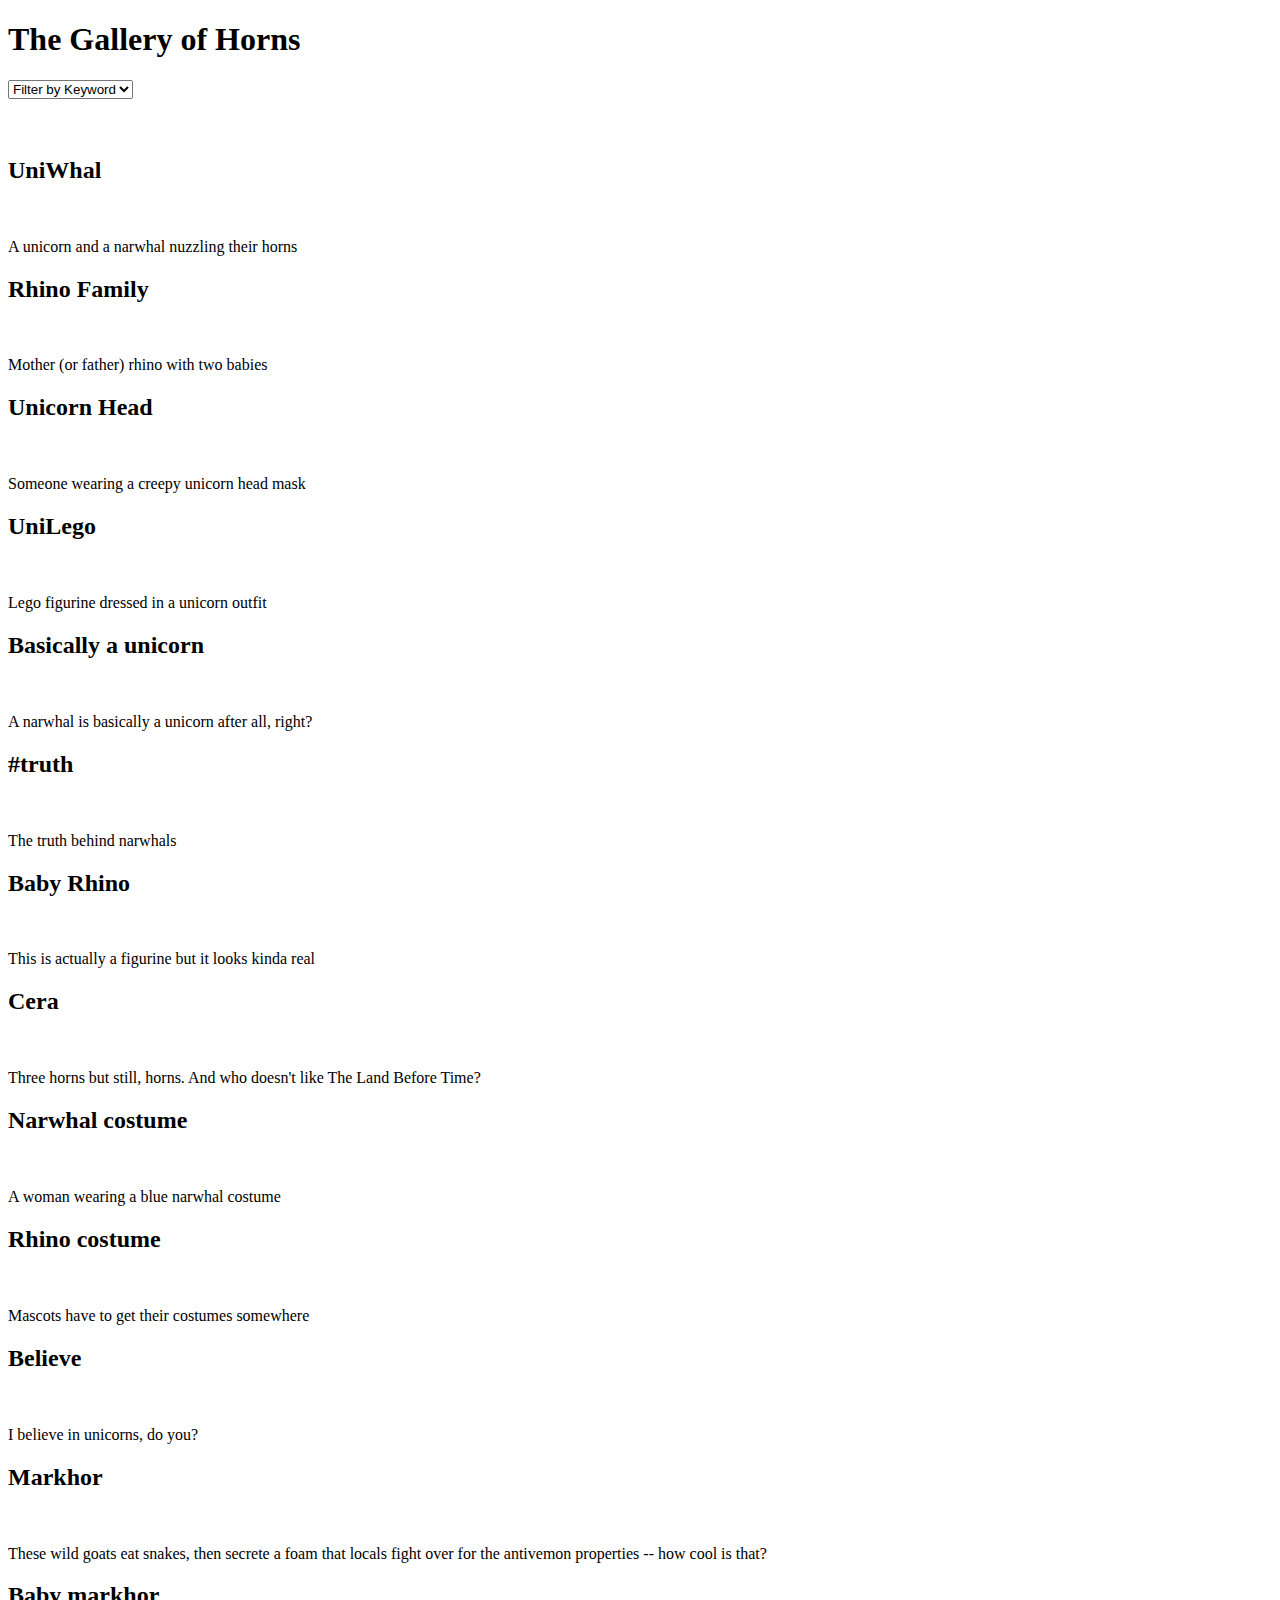
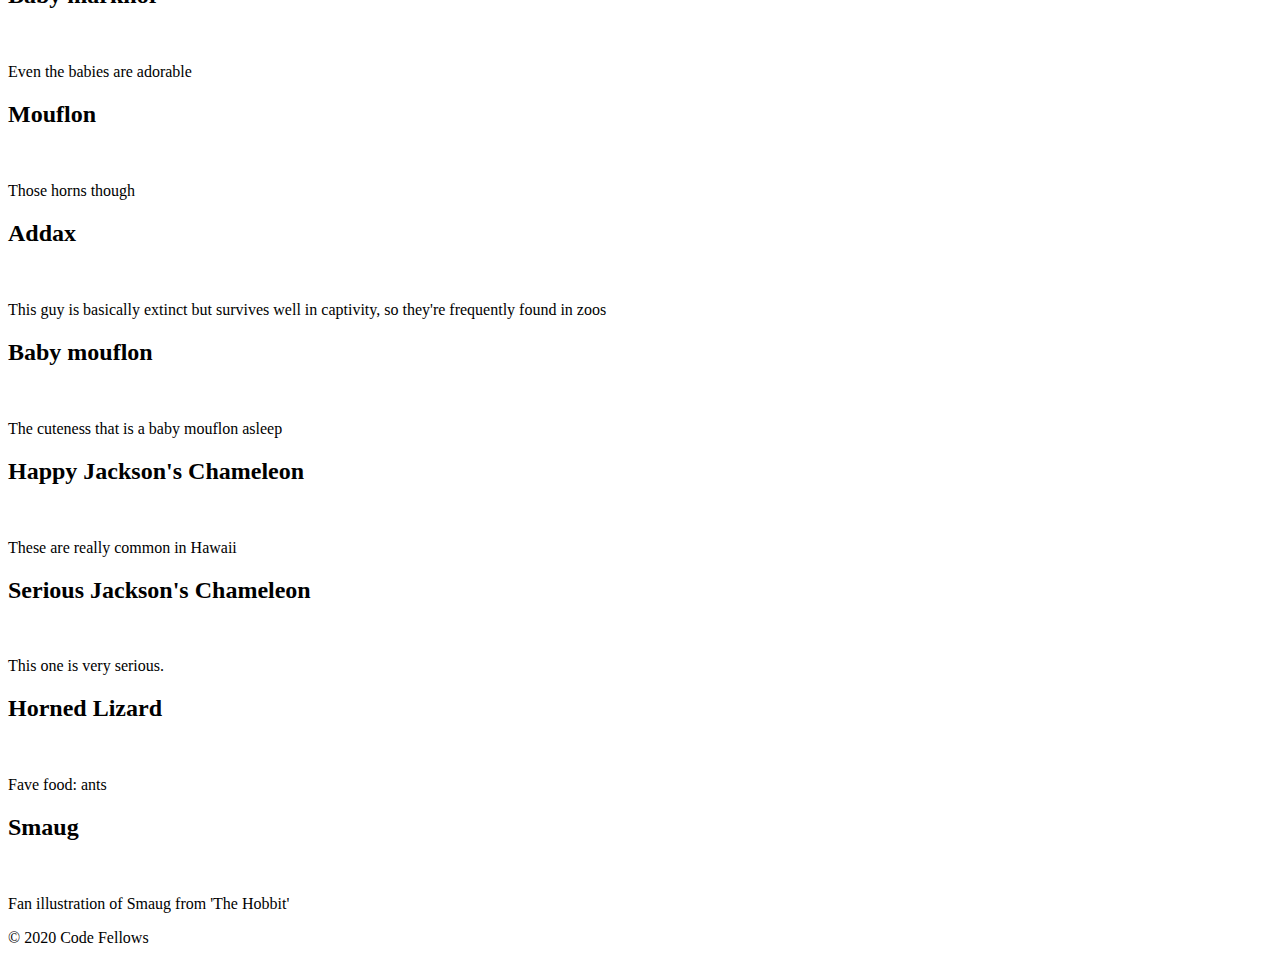
==== index.html @ 97432574 "step 1 done" ====
<!DOCTYPE html>
<html>
  <head>
    <title>The Gallery of Horns</title>
    <meta name="viewport" content="width=device-width, initial-scale=1.0">

  </head>
  <body>
    <header>
      <h1>The Gallery of Horns</h1>
      <select>
        <option value="default">Filter by Keyword</option>
      </select>
    </header>
    <main>
      <section id="photo-template">
        <h2></h2>
        <img src="" alt="">
        
        <!-- description -->
        <p></p>
      </section>
    </main>
    <footer>
        &copy; 2020 Code Fellows
    </footer>
    <script src="https://code.jquery.com/jquery-3.1.1.min.js"></script>
    <script type="text/javascript" src="js/app.js"></script>
  </body>
</html>
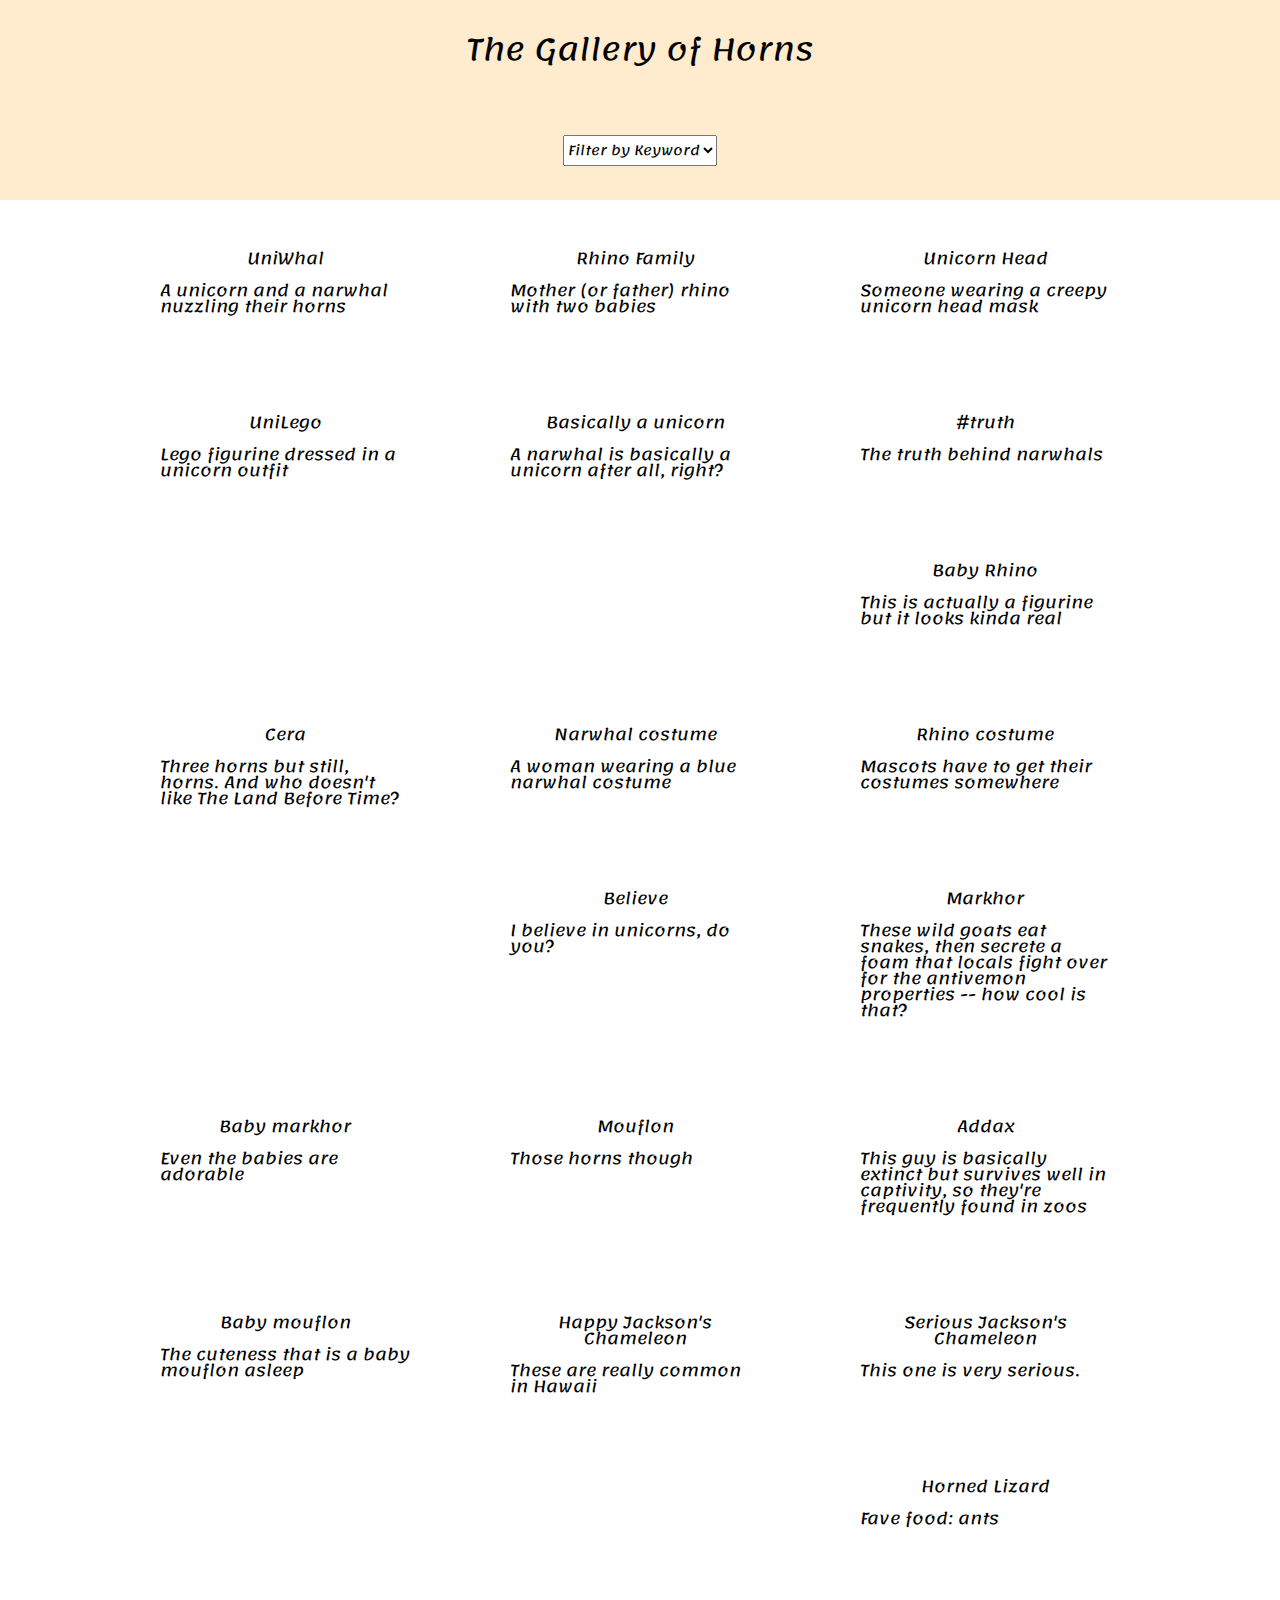
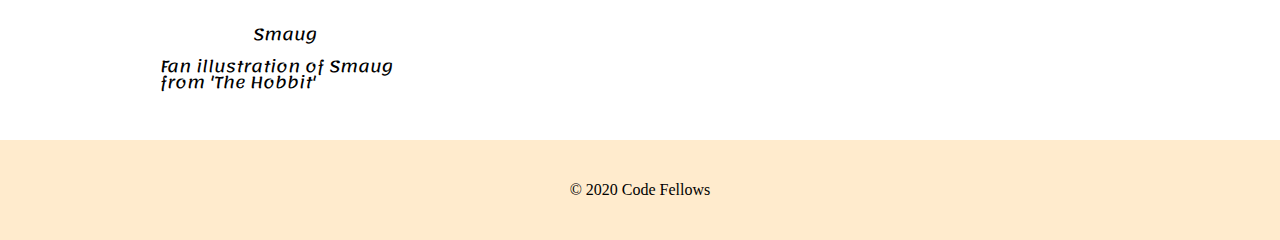
==== commit b07ad165: "done" ====
--- a/index.html
+++ b/index.html
@@ -3,7 +3,10 @@
   <head>
     <title>The Gallery of Horns</title>
     <meta name="viewport" content="width=device-width, initial-scale=1.0">
-
+    <link href="css/reset.css" rel="stylesheet" type="text/css" />
+    <link href="css/base.css" rel="stylesheet" type="text/css" />
+    <link href="css/layouts.css" rel="stylesheet" type="text/css" />
+    <link href="css/modules.css" rel="stylesheet" type="text/css" />
   </head>
   <body>
     <header>
@@ -16,8 +19,6 @@
       <section id="photo-template">
         <h2></h2>
         <img src="" alt="">
-        
-        <!-- description -->
         <p></p>
       </section>
     </main>
--- a/css/base.css
+++ b/css/base.css
@@ -0,0 +1,6 @@
+@import url('https://fonts.googleapis.com/css?family=Lemonada&display=swap');
+*{
+    box-sizing: border-box;
+    margin: auto;
+    font-family: 'Lemonada', cursive;
+  }--- a/css/layouts.css
+++ b/css/layouts.css
@@ -0,0 +1,34 @@
+main{
+    width: 1060px;
+}
+header{
+    width: 100%;
+    text-align: center;
+    line-height: 100px;
+    height: 200px;
+    margin: auto;
+    background-color: blanchedalmond;
+}
+section{
+    width: 250px;
+    float: left;
+    margin: 50px;
+}
+
+img{
+    width: 250px;
+}
+
+footer{
+    clear: both;
+    width: 100%;
+    text-align: center;
+    line-height: 100px;
+    height: 100px;
+    margin: auto;
+    background-color: blanchedalmond;
+
+}
+#photo-template{
+    display: none;
+}
--- a/css/modules.css
+++ b/css/modules.css
@@ -0,0 +1,10 @@
+@import url('https://fonts.googleapis.com/css?family=Lemonada&display=swap');
+
+h1{
+    font-family: 'Lemonada', cursive;
+    font-size: 30px;
+}
+
+h2{
+    text-align: center;
+}